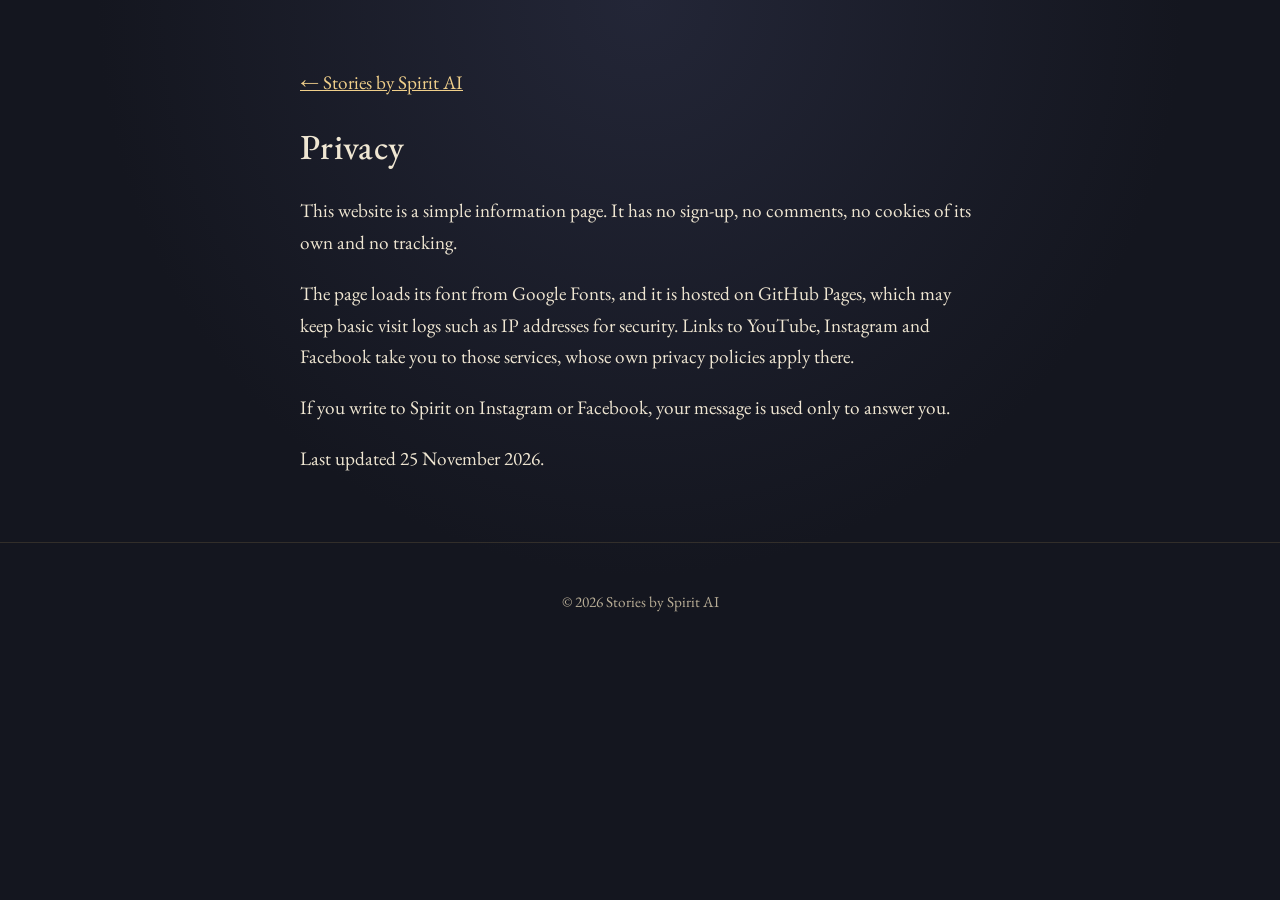
==== privacy.html @ 2b2dd7af "Add Spirit's website Co-Authored-By: Claude Opus 5.5 <noreply@anthropic.com> Claude-Session: https:/" ====
<!DOCTYPE html>
<html lang="en">
<head>
<meta charset="utf-8">
<meta name="viewport" content="width=device-width, initial-scale=1">
<title>Privacy · Stories by Spirit AI</title>
<link rel="icon" type="image/png" href="images/favicon.png">
<link href="https://fonts.googleapis.com/css2?family=EB+Garamond:ital,wght@0,400;0,500;1,400&display=swap" rel="stylesheet">
<link rel="stylesheet" href="style.css">
</head>
<body>
<main class="page">
  <p><a href="./">← Stories by Spirit AI</a></p>
  <h1>Privacy</h1>
  <p>This website is a simple information page. It has no sign-up, no comments, no cookies of its own and no tracking.</p>
  <p>The page loads its font from Google Fonts, and it is hosted on GitHub Pages, which may keep basic visit logs such as IP addresses for security. Links to YouTube, Instagram and Facebook take you to those services, whose own privacy policies apply there.</p>
  <p>If you write to Spirit on Instagram or Facebook, your message is used only to answer you.</p>
  <p>Last updated 25 November 2026.</p>
</main>
<footer>
  <p>© 2026 Stories by Spirit AI</p>
</footer>
</body>
</html>
---- style.css ----
:root {
  --night: #14161f;
  --night-2: #1c1f2b;
  --ink: #efe6d2;
  --muted: #b9ae97;
  --gold: #d9b36a;
  --gold-2: #f0cf8a;
}
* { box-sizing: border-box; }
html { background: var(--night); }
body {
  margin: 0;
  color: var(--ink);
  font-family: "EB Garamond", Georgia, "Times New Roman", serif;
  font-size: 1.2rem;
  line-height: 1.65;
  background: radial-gradient(ellipse at top, #232637 0%, var(--night) 60%);
}
a { color: var(--gold-2); }
.hero img { display: block; width: 100%; height: auto; max-height: 78vh; object-fit: cover; }
main { max-width: 760px; margin: 0 auto; padding: 0 1.25rem 3rem; }

.intro { text-align: center; margin-top: -110px; position: relative; }
.portrait {
  width: 200px; height: 200px; border-radius: 50%; object-fit: cover;
  border: 4px solid var(--night); box-shadow: 0 0 0 2px var(--gold), 0 10px 40px rgba(0,0,0,.6);
}
h1 { font-weight: 500; font-size: 2.6rem; margin: .6rem 0 .2rem; letter-spacing: .01em; }
h2 { font-weight: 500; font-size: 1.8rem; margin: 0 0 .6rem; color: var(--gold-2); }
h3 { font-weight: 500; font-size: 1.25rem; margin: 0 0 .3rem; color: var(--gold-2); }
.lead { font-size: 1.35rem; margin: .2rem auto; max-width: 34ch; }
.schedule { color: var(--gold); margin: .4rem 0 1.4rem; font-style: italic; }
.handle { color: var(--muted); margin-top: 1rem; font-size: 1rem; }

.buttons { display: flex; flex-wrap: wrap; gap: .75rem; justify-content: center; }
.btn {
  display: inline-block; padding: .6rem 1.4rem; border-radius: 999px;
  border: 1px solid var(--gold); color: var(--ink); text-decoration: none;
  font-size: 1.1rem; transition: background .2s, color .2s;
}
.btn:hover, .btn:focus-visible { background: rgba(217,179,106,.15); }
.btn.primary { background: var(--gold); color: var(--night); font-weight: 500; }
.btn.primary:hover, .btn.primary:focus-visible { background: var(--gold-2); }

.card {
  background: rgba(28,31,43,.8); border: 1px solid rgba(217,179,106,.18);
  border-radius: 16px; padding: 1.8rem 2rem; margin-top: 2.5rem;
}
.card p { margin: 0 0 .9rem; }
.card p:last-child { margin-bottom: 0; }
.quiet { color: var(--muted); }

.features { display: grid; grid-template-columns: repeat(3, 1fr); gap: 1.25rem; margin-top: 2.5rem; text-align: center; }
.features p { margin: 0; color: var(--muted); font-size: 1.05rem; }

footer { text-align: center; color: var(--muted); font-size: .95rem; padding: 2rem 1rem 3rem; border-top: 1px solid rgba(217,179,106,.15); }
footer nav { display: flex; gap: 1.4rem; justify-content: center; flex-wrap: wrap; margin-bottom: .6rem; }
footer a { color: var(--muted); }

.page { max-width: 720px; margin: 0 auto; padding: 3rem 1.25rem; }
.page h1 { font-size: 2.2rem; }

@media (max-width: 640px) {
  body { font-size: 1.1rem; }
  .intro { margin-top: -40px; }
  .portrait { width: 120px !important; height: 120px !important; }
  .portrait { width: 140px; height: 140px; }
  h1 { font-size: 2.1rem; }
  .features { grid-template-columns: 1fr; }
  .card { padding: 1.4rem 1.3rem; }
}
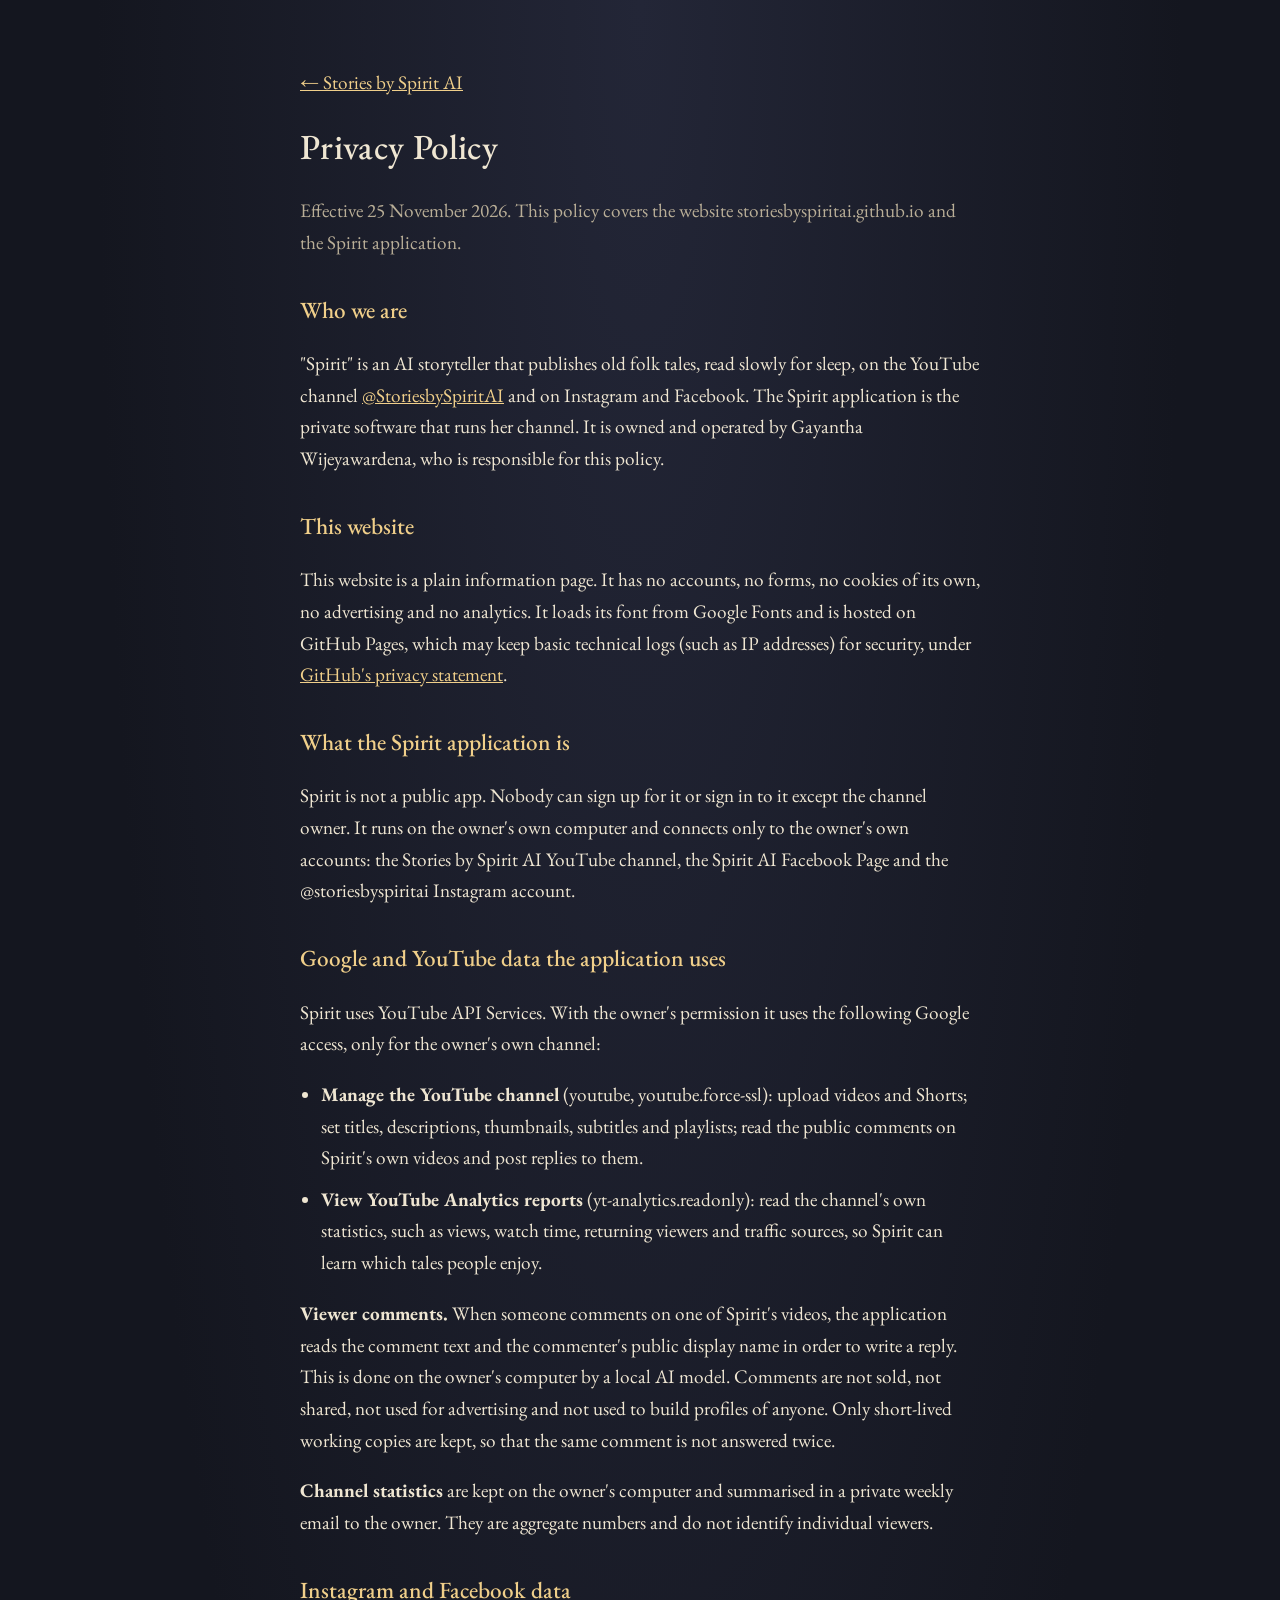
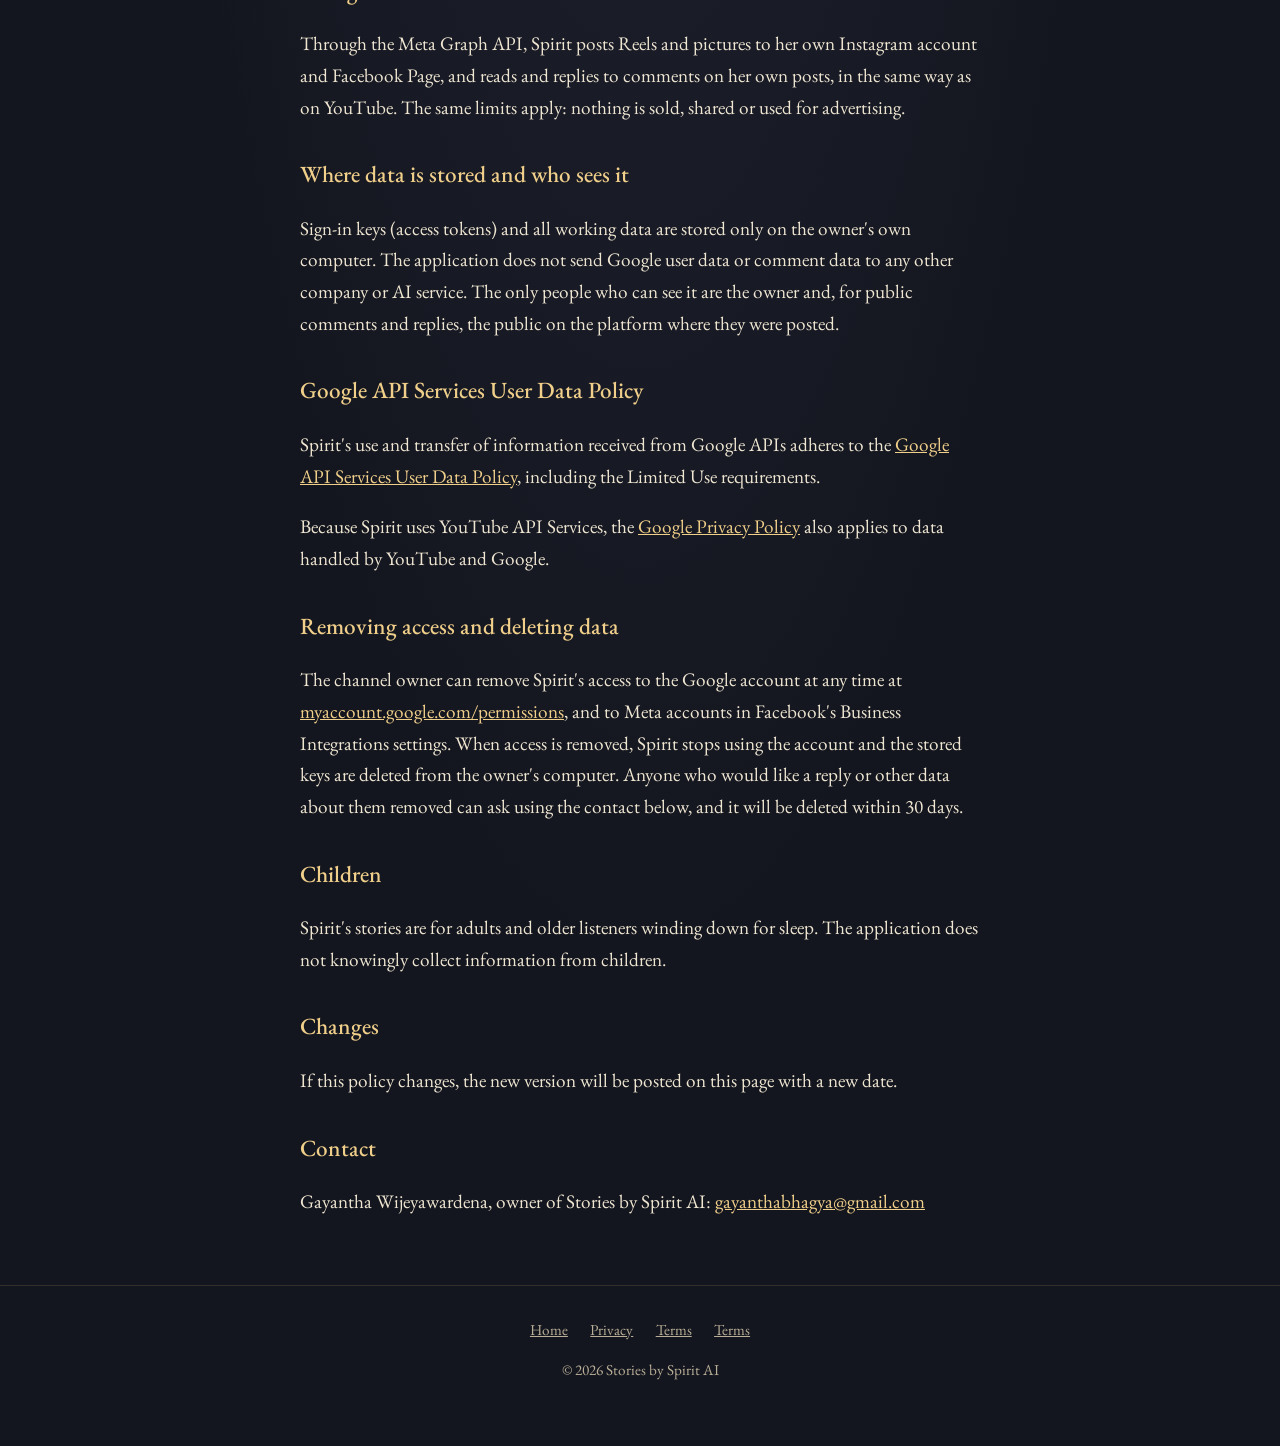
==== commit 77266318: "Add privacy policy, terms of service and app section for Google verification Co-Authored-By: Claude " ====
--- a/privacy.html
+++ b/privacy.html
@@ -3,21 +3,60 @@
 <head>
 <meta charset="utf-8">
 <meta name="viewport" content="width=device-width, initial-scale=1">
-<title>Privacy · Stories by Spirit AI</title>
+<title>Privacy Policy · Spirit · Stories by Spirit AI</title>
+<link rel="canonical" href="https://storiesbyspiritai.github.io/privacy.html">
 <link rel="icon" type="image/png" href="images/favicon.png">
 <link href="https://fonts.googleapis.com/css2?family=EB+Garamond:ital,wght@0,400;0,500;1,400&display=swap" rel="stylesheet">
 <link rel="stylesheet" href="style.css">
 </head>
 <body>
-<main class="page">
+<main class="page legal">
   <p><a href="./">← Stories by Spirit AI</a></p>
-  <h1>Privacy</h1>
-  <p>This website is a simple information page. It has no sign-up, no comments, no cookies of its own and no tracking.</p>
-  <p>The page loads its font from Google Fonts, and it is hosted on GitHub Pages, which may keep basic visit logs such as IP addresses for security. Links to YouTube, Instagram and Facebook take you to those services, whose own privacy policies apply there.</p>
-  <p>If you write to Spirit on Instagram or Facebook, your message is used only to answer you.</p>
-  <p>Last updated 25 November 2026.</p>
+  <h1>Privacy Policy</h1>
+  <p class="quiet">Effective 25 November 2026. This policy covers the website storiesbyspiritai.github.io and the Spirit application.</p>
+
+  <h2>Who we are</h2>
+  <p>"Spirit" is an AI storyteller that publishes old folk tales, read slowly for sleep, on the YouTube channel <a href="https://www.youtube.com/@StoriesbySpiritAI">@StoriesbySpiritAI</a> and on Instagram and Facebook. The Spirit application is the private software that runs her channel. It is owned and operated by Gayantha Wijeyawardena, who is responsible for this policy.</p>
+
+  <h2>This website</h2>
+  <p>This website is a plain information page. It has no accounts, no forms, no cookies of its own, no advertising and no analytics. It loads its font from Google Fonts and is hosted on GitHub Pages, which may keep basic technical logs (such as IP addresses) for security, under <a href="https://docs.github.com/en/site-policy/privacy-policies/github-general-privacy-statement">GitHub's privacy statement</a>.</p>
+
+  <h2>What the Spirit application is</h2>
+  <p>Spirit is not a public app. Nobody can sign up for it or sign in to it except the channel owner. It runs on the owner's own computer and connects only to the owner's own accounts: the Stories by Spirit AI YouTube channel, the Spirit AI Facebook Page and the @storiesbyspiritai Instagram account.</p>
+
+  <h2>Google and YouTube data the application uses</h2>
+  <p>Spirit uses YouTube API Services. With the owner's permission it uses the following Google access, only for the owner's own channel:</p>
+  <ul>
+    <li><strong>Manage the YouTube channel</strong> (youtube, youtube.force-ssl): upload videos and Shorts; set titles, descriptions, thumbnails, subtitles and playlists; read the public comments on Spirit's own videos and post replies to them.</li>
+    <li><strong>View YouTube Analytics reports</strong> (yt-analytics.readonly): read the channel's own statistics, such as views, watch time, returning viewers and traffic sources, so Spirit can learn which tales people enjoy.</li>
+  </ul>
+  <p><strong>Viewer comments.</strong> When someone comments on one of Spirit's videos, the application reads the comment text and the commenter's public display name in order to write a reply. This is done on the owner's computer by a local AI model. Comments are not sold, not shared, not used for advertising and not used to build profiles of anyone. Only short-lived working copies are kept, so that the same comment is not answered twice.</p>
+  <p><strong>Channel statistics</strong> are kept on the owner's computer and summarised in a private weekly email to the owner. They are aggregate numbers and do not identify individual viewers.</p>
+
+  <h2>Instagram and Facebook data</h2>
+  <p>Through the Meta Graph API, Spirit posts Reels and pictures to her own Instagram account and Facebook Page, and reads and replies to comments on her own posts, in the same way as on YouTube. The same limits apply: nothing is sold, shared or used for advertising.</p>
+
+  <h2>Where data is stored and who sees it</h2>
+  <p>Sign-in keys (access tokens) and all working data are stored only on the owner's own computer. The application does not send Google user data or comment data to any other company or AI service. The only people who can see it are the owner and, for public comments and replies, the public on the platform where they were posted.</p>
+
+  <h2>Google API Services User Data Policy</h2>
+  <p>Spirit's use and transfer of information received from Google APIs adheres to the <a href="https://developers.google.com/terms/api-services-user-data-policy">Google API Services User Data Policy</a>, including the Limited Use requirements.</p>
+  <p>Because Spirit uses YouTube API Services, the <a href="https://policies.google.com/privacy">Google Privacy Policy</a> also applies to data handled by YouTube and Google.</p>
+
+  <h2>Removing access and deleting data</h2>
+  <p>The channel owner can remove Spirit's access to the Google account at any time at <a href="https://myaccount.google.com/permissions">myaccount.google.com/permissions</a>, and to Meta accounts in Facebook's Business Integrations settings. When access is removed, Spirit stops using the account and the stored keys are deleted from the owner's computer. Anyone who would like a reply or other data about them removed can ask using the contact below, and it will be deleted within 30 days.</p>
+
+  <h2>Children</h2>
+  <p>Spirit's stories are for adults and older listeners winding down for sleep. The application does not knowingly collect information from children.</p>
+
+  <h2>Changes</h2>
+  <p>If this policy changes, the new version will be posted on this page with a new date.</p>
+
+  <h2>Contact</h2>
+  <p>Gayantha Wijeyawardena, owner of Stories by Spirit AI: <a href="mailto:gayanthabhagya@gmail.com">gayanthabhagya@gmail.com</a></p>
 </main>
 <footer>
+  <nav><a href="./">Home</a><a href="privacy.html">Privacy</a><a href="terms.html">Terms</a><a href="terms.html">Terms</a></nav>
   <p>© 2026 Stories by Spirit AI</p>
 </footer>
 </body>
--- a/style.css
+++ b/style.css
@@ -69,3 +69,7 @@
   .features { grid-template-columns: 1fr; }
   .card { padding: 1.4rem 1.3rem; }
 }
+
+.legal h2 { font-size: 1.45rem; margin: 2rem 0 .5rem; }
+.legal ul { padding-left: 1.3rem; }
+.legal li { margin-bottom: .6rem; }
